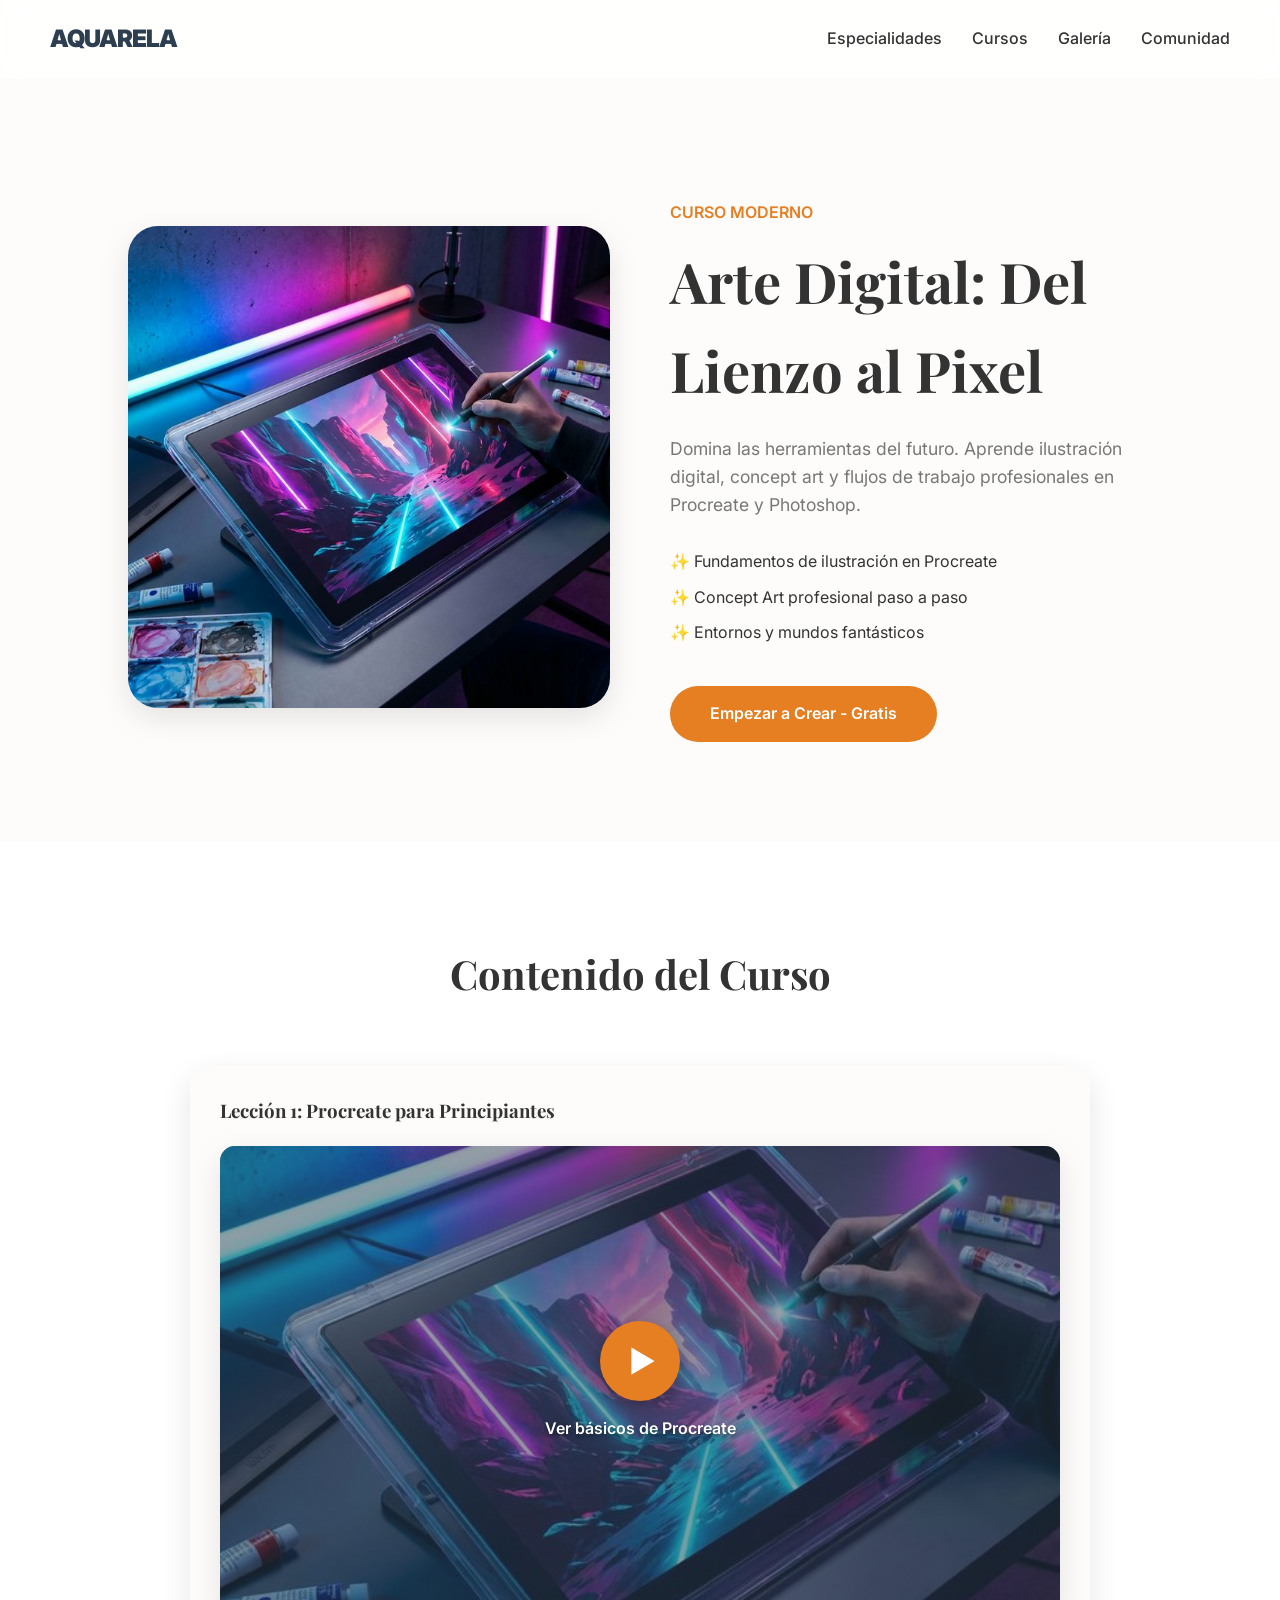
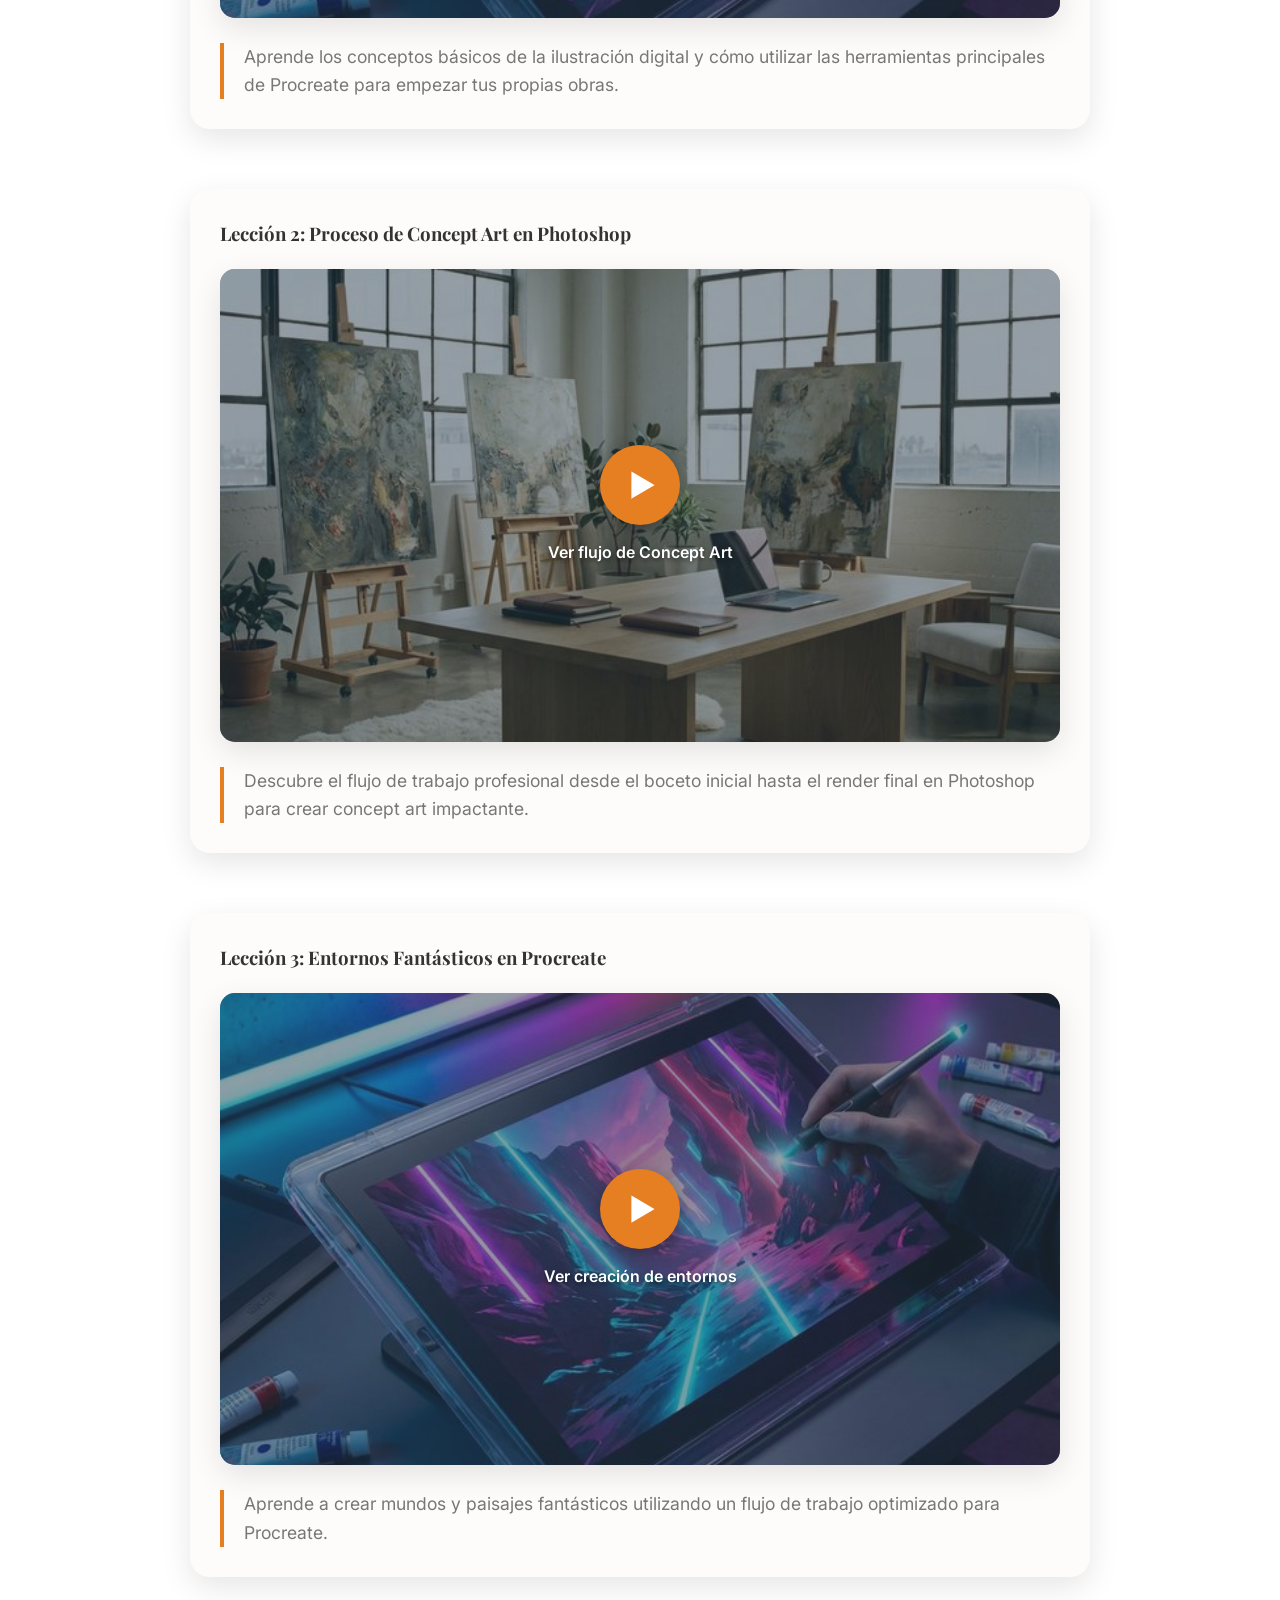
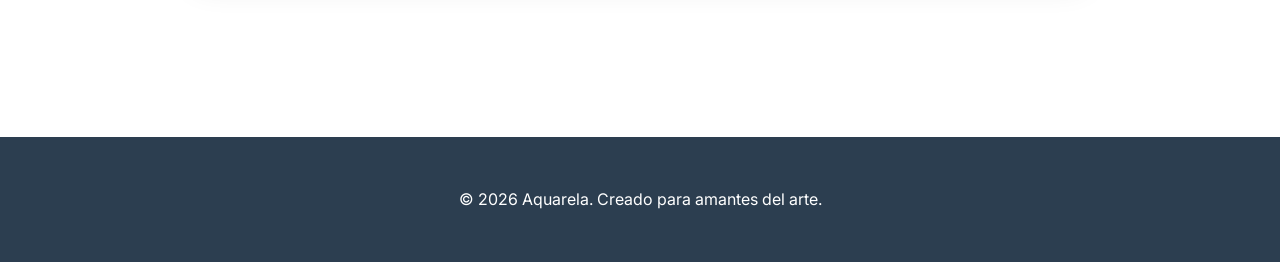
==== courses/digital.html @ 371cc71f "initial commit" ====
<!DOCTYPE html>
<html lang="es">

<head>
    <meta charset="UTF-8">
    <meta name="viewport" content="width=device-width, initial-scale=1.0">
    <title>Curso de Arte Digital - Aquarela</title>
    <link rel="preconnect" href="https://fonts.googleapis.com">
    <link rel="preconnect" href="https://fonts.gstatic.com" crossorigin>
    <link
        href="https://fonts.googleapis.com/css2?family=Inter:wght@300;400;500;600;700&family=Playfair+Display:ital,wght@0,700;1,700&display=swap"
        rel="stylesheet">
    <link rel="stylesheet" href="../styles.css">
</head>

<body>

    <header id="main-header" class="scrolled">
        <a href="../index.html" class="logo">AQUARELA</a>
        <nav>
            <ul>
                <li><a href="../index.html#especialidades">Especialidades</a></li>
                <li><a href="index.html">Cursos</a></li>
                <li><a href="../index.html#galeria">Galería</a></li>
                <li><a href="../index.html#comunidad">Comunidad</a></li>
            </ul>
        </nav>
    </header>

    <main style="margin-top: 100px;">
        <section class="section">
            <div style="display: grid; grid-template-columns: 1fr 1fr; gap: 60px; align-items: center;">
                <div class="reveal active">
                    <img src="../assets/digital_art_preview_1771701057602.png" alt="Arte Digital"
                        style="width: 100%; border-radius: 30px; box-shadow: var(--shadow);">
                </div>
                <div class="reveal active">
                    <span style="color: var(--accent-color); font-weight: 600; text-transform: uppercase;">Curso
                        Moderno</span>
                    <h1 style="font-size: 3.5rem; margin: 10px 0 20px;">Arte Digital: Del Lienzo al Pixel</h1>
                    <p style="font-size: 1.1rem; color: var(--light-text); margin-bottom: 30px;">
                        Domina las herramientas del futuro. Aprende ilustración digital, concept art y flujos de trabajo
                        profesionales en Procreate y Photoshop.
                    </p>
                    <ul style="list-style: none; margin-bottom: 40px;">
                        <li style="margin-bottom: 10px;">✨ Fundamentos de ilustración en Procreate</li>
                        <li style="margin-bottom: 10px;">✨ Concept Art profesional paso a paso</li>
                        <li style="margin-bottom: 10px;">✨ Entornos y mundos fantásticos</li>
                    </ul>
                    <a href="#contenido" class="cta-button">Empezar a Crear - Gratis</a>
                </div>
            </div>
        </section>

        <section id="contenido" class="section" style="background: white;">
            <h2 class="section-title">Contenido del Curso</h2>

            <div style="max-width: 900px; margin: 0 auto;">
                <!-- Lección 1 -->
                <div
                    style="margin-bottom: 60px; padding: 30px; background: #fdfcfb; border-radius: 20px; box-shadow: var(--shadow);">
                    <h3 style="margin-bottom: 20px;">Lección 1: Procreate para Principiantes</h3>
                    <a href="https://www.youtube.com/watch?v=enQcovMmbh0" target="_blank"
                        style="text-decoration: none; display: block;">
                        <div
                            style="width: 100%; aspect-ratio: 16/9; margin-bottom: 25px; border-radius: 15px; overflow: hidden; box-shadow: var(--shadow); background: #2c3e50; position: relative; display: flex; align-items: center; justify-content: center; color: white;">
                            <img src="../assets/digital_art_preview_1771701057602.png" alt="Miniatura Lección 1"
                                style="position: absolute; width: 100%; height: 100%; object-fit: cover; opacity: 0.5;">
                            <div style="z-index: 10; text-align: center;">
                                <div
                                    style="width: 80px; height: 80px; background: var(--accent-color); border-radius: 50%; display: flex; align-items: center; justify-content: center; margin: 0 auto 15px; transition: var(--transition); box-shadow: 0 4px 15px rgba(0,0,0,0.3);">
                                    <span style="font-size: 30px; margin-left: 5px;">▶</span>
                                </div>
                                <p style="font-weight: 600; text-shadow: 0 2px 4px rgba(0,0,0,0.5);">Ver básicos de
                                    Procreate</p>
                            </div>
                        </div>
                    </a>
                    <p
                        style="color: var(--light-text); font-size: 1.1rem; border-left: 4px solid var(--accent-color); padding-left: 20px;">
                        Aprende los conceptos básicos de la ilustración digital y cómo utilizar las herramientas
                        principales de Procreate para empezar tus propias obras.
                    </p>
                </div>

                <!-- Lección 2 -->
                <div
                    style="margin-bottom: 60px; padding: 30px; background: #fdfcfb; border-radius: 20px; box-shadow: var(--shadow);">
                    <h3 style="margin-bottom: 20px;">Lección 2: Proceso de Concept Art en Photoshop</h3>
                    <a href="https://www.youtube.com/watch?v=43dJsnIIrY0" target="_blank"
                        style="text-decoration: none; display: block;">
                        <div
                            style="width: 100%; aspect-ratio: 16/9; margin-bottom: 25px; border-radius: 15px; overflow: hidden; box-shadow: var(--shadow); background: #2c3e50; position: relative; display: flex; align-items: center; justify-content: center; color: white;">
                            <img src="../assets/art_hero_studio_1771701043403.png" alt="Miniatura Lección 2"
                                style="position: absolute; width: 100%; height: 100%; object-fit: cover; opacity: 0.5;">
                            <div style="z-index: 10; text-align: center;">
                                <div
                                    style="width: 80px; height: 80px; background: var(--accent-color); border-radius: 50%; display: flex; align-items: center; justify-content: center; margin: 0 auto 15px; transition: var(--transition); box-shadow: 0 4px 15px rgba(0,0,0,0.3);">
                                    <span style="font-size: 30px; margin-left: 5px;">▶</span>
                                </div>
                                <p style="font-weight: 600; text-shadow: 0 2px 4px rgba(0,0,0,0.5);">Ver flujo de
                                    Concept Art</p>
                            </div>
                        </div>
                    </a>
                    <p
                        style="color: var(--light-text); font-size: 1.1rem; border-left: 4px solid var(--accent-color); padding-left: 20px;">
                        Descubre el flujo de trabajo profesional desde el boceto inicial hasta el render final en
                        Photoshop para crear concept art impactante.
                    </p>
                </div>

                <!-- Lección 3 -->
                <div
                    style="margin-bottom: 60px; padding: 30px; background: #fdfcfb; border-radius: 20px; box-shadow: var(--shadow);">
                    <h3 style="margin-bottom: 20px;">Lección 3: Entornos Fantásticos en Procreate</h3>
                    <a href="https://www.youtube.com/watch?v=dhp7pevE6qA" target="_blank"
                        style="text-decoration: none; display: block;">
                        <div
                            style="width: 100%; aspect-ratio: 16/9; margin-bottom: 25px; border-radius: 15px; overflow: hidden; box-shadow: var(--shadow); background: #2c3e50; position: relative; display: flex; align-items: center; justify-content: center; color: white;">
                            <img src="../assets/digital_art_preview_1771701057602.png" alt="Miniatura Lección 3"
                                style="position: absolute; width: 100%; height: 100%; object-fit: cover; opacity: 0.5;">
                            <div style="z-index: 10; text-align: center;">
                                <div
                                    style="width: 80px; height: 80px; background: var(--accent-color); border-radius: 50%; display: flex; align-items: center; justify-content: center; margin: 0 auto 15px; transition: var(--transition); box-shadow: 0 4px 15px rgba(0,0,0,0.3);">
                                    <span style="font-size: 30px; margin-left: 5px;">▶</span>
                                </div>
                                <p style="font-weight: 600; text-shadow: 0 2px 4px rgba(0,0,0,0.5);">Ver creación de
                                    entornos</p>
                            </div>
                        </div>
                    </a>
                    <p
                        style="color: var(--light-text); font-size: 1.1rem; border-left: 4px solid var(--accent-color); padding-left: 20px;">
                        Aprende a crear mundos y paisajes fantásticos utilizando un flujo de trabajo optimizado para
                        Procreate.
                    </p>
                </div>
            </div>
        </section>
    </main>

    <footer>
        <p>&copy; 2026 Aquarela. Creado para amantes del arte.</p>
    </footer>

    <script src="../script.js"></script>
</body>

</html>
---- styles.css ----
:root {
    --primary-color: #2c3e50;
    --secondary-color: #d35400;
    --accent-color: #e67e22;
    --bg-color: #fdfcfb;
    --text-color: #333;
    --light-text: #777;
    --glass-bg: rgba(255, 255, 255, 0.8);
    --shadow: 0 10px 30px rgba(0, 0, 0, 0.1);
    --transition: all 0.4s cubic-bezier(0.165, 0.84, 0.44, 1);
}

* {
    margin: 0;
    padding: 0;
    box-sizing: border-box;
}

body {
    font-family: 'Inter', sans-serif;
    background-color: var(--bg-color);
    color: var(--text-color);
    line-height: 1.6;
    overflow-x: hidden;
}

h1,
h2,
h3 {
    font-family: 'Playfair Display', serif;
    font-weight: 700;
}

/* Glassmorphism Header */
header {
    position: fixed;
    top: 0;
    width: 100%;
    padding: 20px 50px;
    display: flex;
    justify-content: space-between;
    align-items: center;
    background: var(--glass-bg);
    backdrop-filter: blur(10px);
    z-index: 1000;
    border-bottom: 1px solid rgba(255, 255, 255, 0.3);
    transition: var(--transition);
}

header.scrolled {
    padding: 10px 50px;
    background: rgba(255, 255, 255, 0.95);
    box-shadow: 0 2px 10px rgba(0, 0, 0, 0.05);
}

.logo {
    font-size: 1.5rem;
    font-weight: 900;
    color: var(--primary-color);
    text-decoration: none;
    letter-spacing: -1px;
}

nav ul {
    display: flex;
    list-style: none;
}

nav ul li {
    margin-left: 30px;
}

nav ul li a {
    text-decoration: none;
    color: var(--text-color);
    font-weight: 500;
    transition: var(--transition);
}

nav ul li a:hover {
    color: var(--accent-color);
}

/* Hero Section */
.hero {
    height: 100vh;
    display: flex;
    align-items: center;
    justify-content: center;
    text-align: center;
    position: relative;
    padding: 0 20px;
    background: linear-gradient(rgba(0, 0, 0, 0.4), rgba(0, 0, 0, 0.4)), url('art_hero_studio_1771701043403.png');
    background-size: cover;
    background-position: center;
    color: white;
}

.hero-content h1 {
    font-size: 4.5rem;
    margin-bottom: 20px;
    animation: fadeInUp 1s ease-out;
}

.hero-content p {
    font-size: 1.2rem;
    max-width: 600px;
    margin: 0 auto 30px;
    animation: fadeInUp 1.2s ease-out;
}

.cta-button {
    padding: 15px 40px;
    background-color: var(--accent-color);
    color: white;
    text-decoration: none;
    border-radius: 50px;
    font-weight: 600;
    transition: var(--transition);
    display: inline-block;
    animation: fadeInUp 1.4s ease-out;
}

.cta-button:hover {
    transform: translateY(-5px);
    box-shadow: 0 10px 20px rgba(230, 126, 34, 0.4);
}

/* Grid Sections */
.section {
    padding: 100px 10%;
}

.section-title {
    text-align: center;
    font-size: 2.5rem;
    margin-bottom: 60px;
}

.art-categories {
    display: grid;
    grid-template-columns: repeat(auto-fit, minmax(300px, 1fr));
    gap: 40px;
}

.category-card {
    background: white;
    border-radius: 20px;
    overflow: hidden;
    box-shadow: var(--shadow);
    transition: var(--transition);
    cursor: pointer;
}

.category-card:hover {
    transform: translateY(-10px);
}

.category-card img {
    width: 100%;
    height: 250px;
    object-fit: cover;
}

.category-info {
    padding: 30px;
}

.category-info h3 {
    margin-bottom: 15px;
}

/* Gallery */
.gallery-grid {
    display: grid;
    grid-template-columns: repeat(auto-fill, minmax(300px, 1fr));
    gap: 30px;
    padding: 20px 0;
}

.gallery-item {
    position: relative;
    border-radius: 20px;
    overflow: hidden;
    aspect-ratio: 4/3;
    box-shadow: var(--shadow);
    transition: var(--transition);
}

.gallery-item img {
    width: 100%;
    height: 100%;
    object-fit: cover;
    transition: var(--transition);
}

.gallery-item:hover {
    transform: translateY(-10px);
}

.gallery-item:hover img {
    transform: scale(1.05);
}

.gallery-overlay {
    position: absolute;
    bottom: 0;
    left: 0;
    right: 0;
    padding: 30px;
    background: linear-gradient(transparent, rgba(0, 0, 0, 0.7));
    color: white;
    opacity: 0;
    transition: var(--transition);
}

.gallery-item:hover .gallery-overlay {
    opacity: 1;
}

/* Animations */
@keyframes fadeInUp {
    from {
        opacity: 0;
        transform: translateY(30px);
    }

    to {
        opacity: 1;
        transform: translateY(0);
    }
}

.reveal {
    opacity: 0;
    transform: translateY(50px);
    transition: all 0.8s ease-out;
}

.reveal.active {
    opacity: 1;
    transform: translateY(0);
}

/* Footer */
footer {
    padding: 50px;
    background: var(--primary-color);
    color: white;
    text-align: center;
}
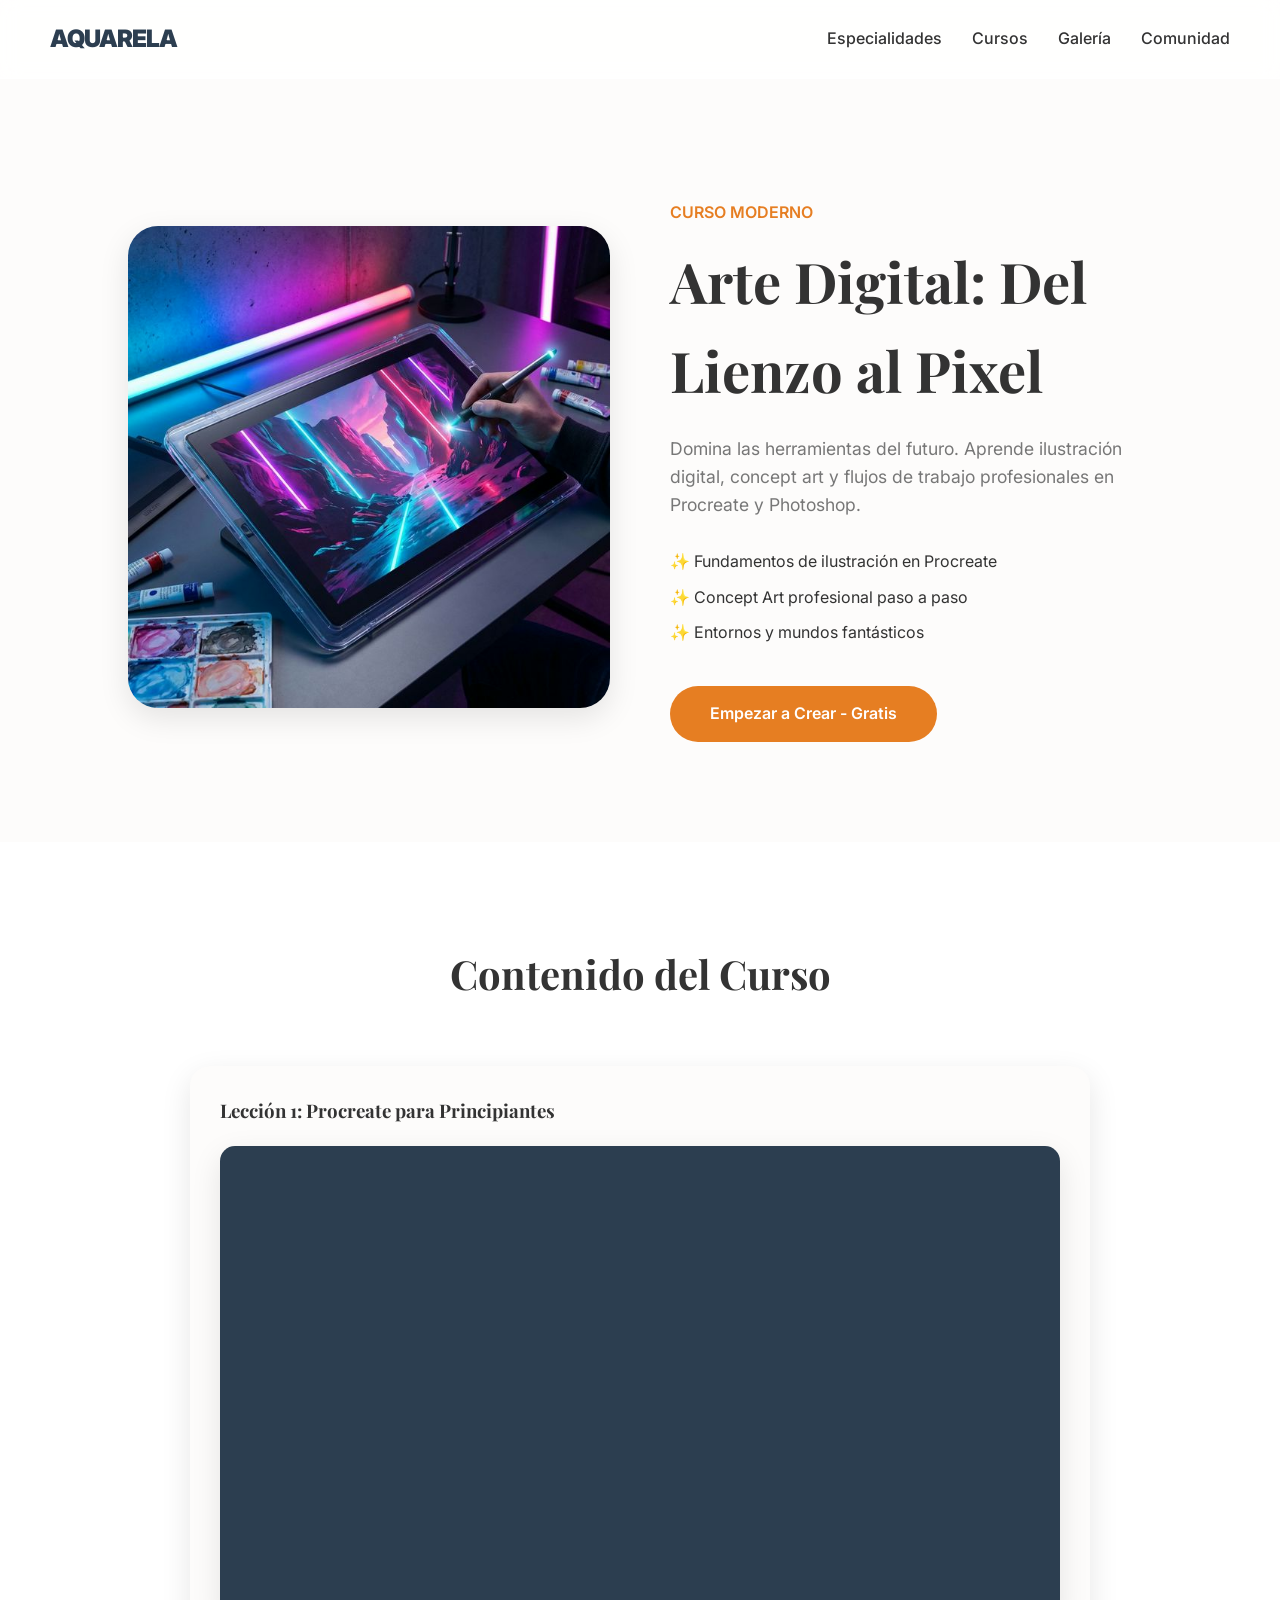
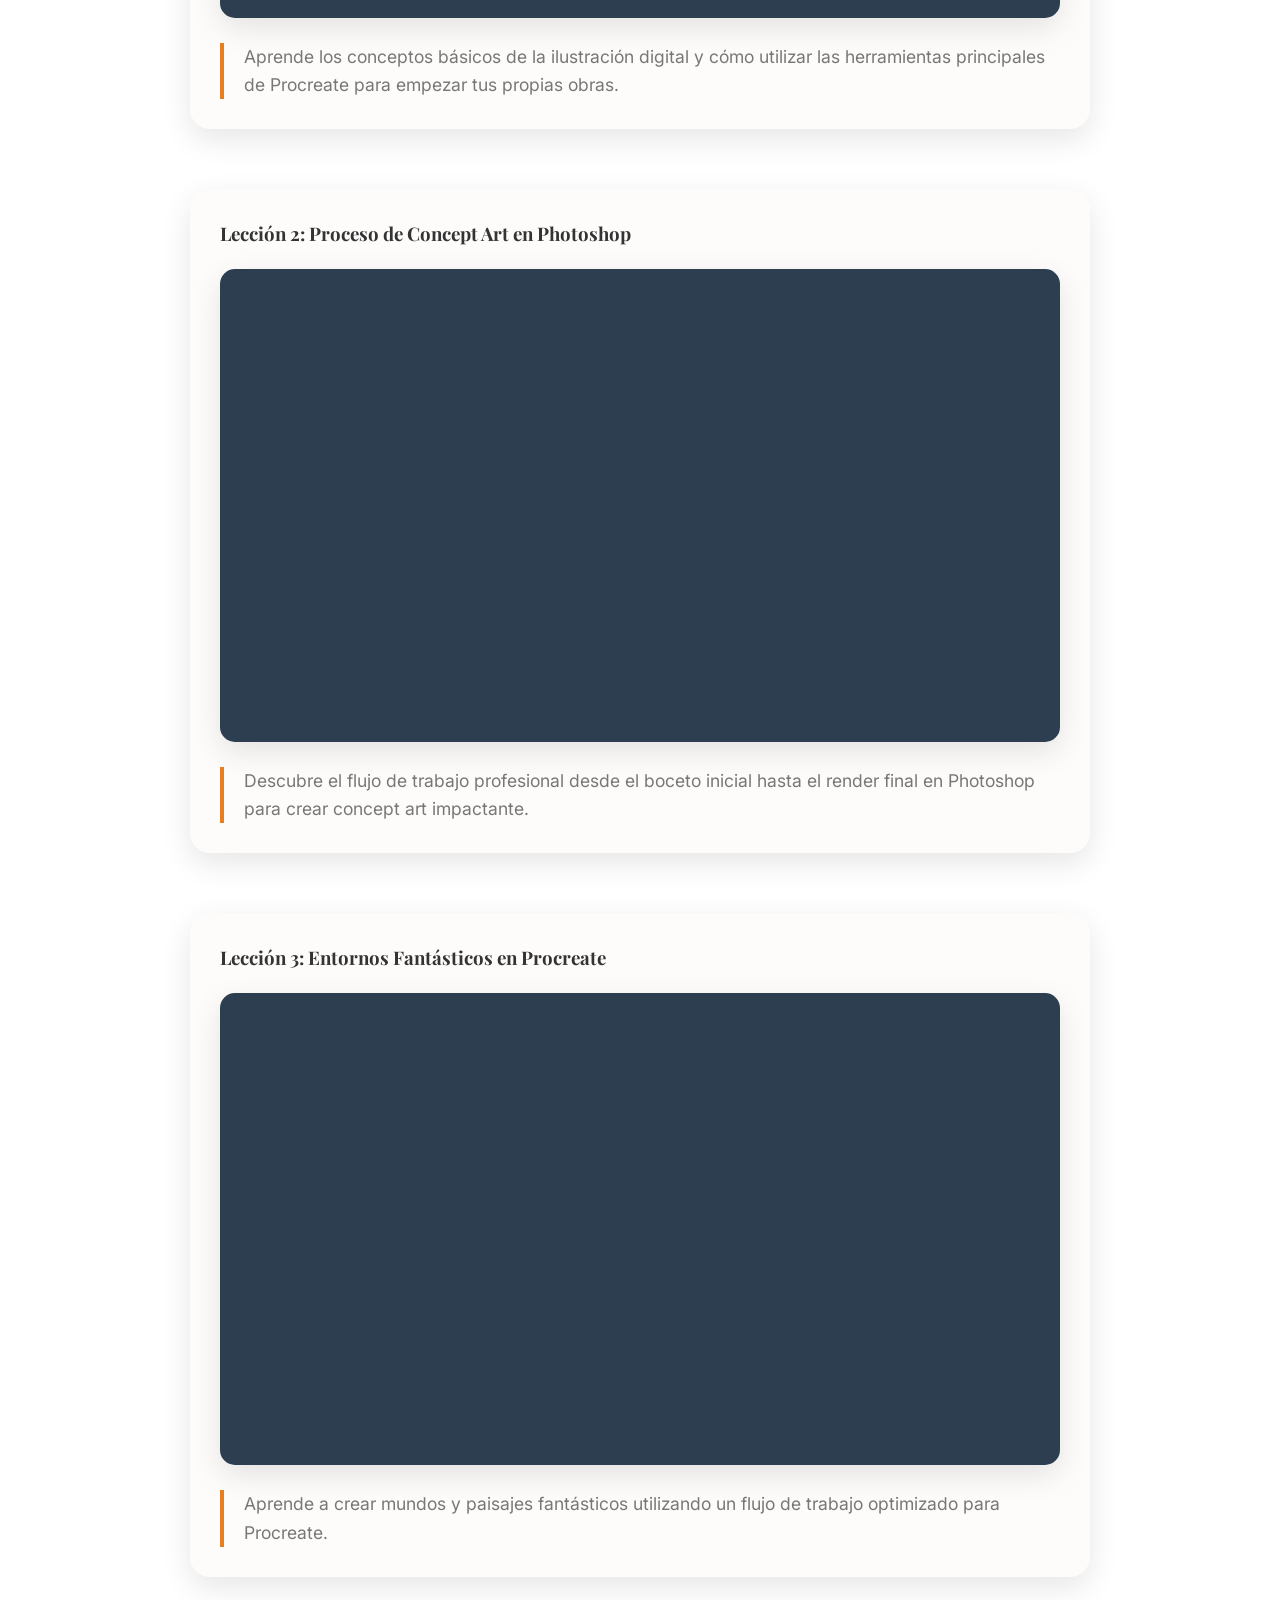
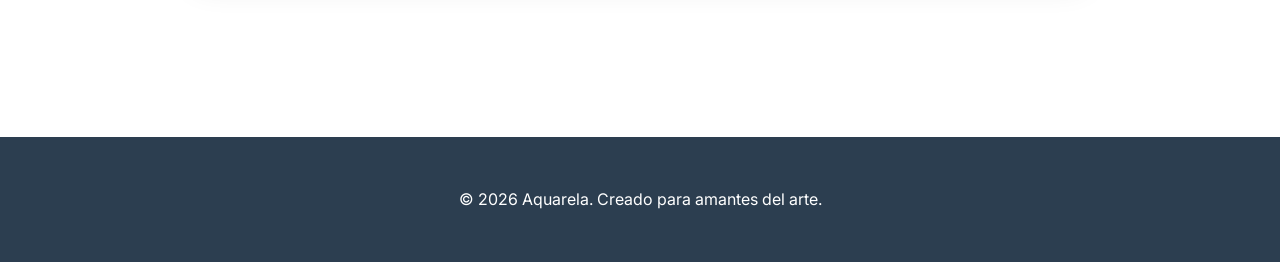
==== commit 5f6fbf1f: "updated embeds" ====
--- a/courses/digital.html
+++ b/courses/digital.html
@@ -60,22 +60,13 @@
                 <div
                     style="margin-bottom: 60px; padding: 30px; background: #fdfcfb; border-radius: 20px; box-shadow: var(--shadow);">
                     <h3 style="margin-bottom: 20px;">Lección 1: Procreate para Principiantes</h3>
-                    <a href="https://www.youtube.com/watch?v=enQcovMmbh0" target="_blank"
-                        style="text-decoration: none; display: block;">
-                        <div
-                            style="width: 100%; aspect-ratio: 16/9; margin-bottom: 25px; border-radius: 15px; overflow: hidden; box-shadow: var(--shadow); background: #2c3e50; position: relative; display: flex; align-items: center; justify-content: center; color: white;">
-                            <img src="../assets/digital_art_preview_1771701057602.png" alt="Miniatura Lección 1"
-                                style="position: absolute; width: 100%; height: 100%; object-fit: cover; opacity: 0.5;">
-                            <div style="z-index: 10; text-align: center;">
-                                <div
-                                    style="width: 80px; height: 80px; background: var(--accent-color); border-radius: 50%; display: flex; align-items: center; justify-content: center; margin: 0 auto 15px; transition: var(--transition); box-shadow: 0 4px 15px rgba(0,0,0,0.3);">
-                                    <span style="font-size: 30px; margin-left: 5px;">▶</span>
-                                </div>
-                                <p style="font-weight: 600; text-shadow: 0 2px 4px rgba(0,0,0,0.5);">Ver básicos de
-                                    Procreate</p>
-                            </div>
-                        </div>
-                    </a>
+                    <div
+                        style="width: 100%; aspect-ratio: 16/9; margin-bottom: 25px; border-radius: 15px; overflow: hidden; box-shadow: var(--shadow); background: #2c3e50;">
+                        <iframe width="100%" height="100%" src="https://www.youtube.com/embed/enQcovMmbh0"
+                            title="YouTube video player" frameborder="0"
+                            allow="accelerometer; autoplay; clipboard-write; encrypted-media; gyroscope; picture-in-picture; web-share"
+                            allowfullscreen></iframe>
+                    </div>
                     <p
                         style="color: var(--light-text); font-size: 1.1rem; border-left: 4px solid var(--accent-color); padding-left: 20px;">
                         Aprende los conceptos básicos de la ilustración digital y cómo utilizar las herramientas
@@ -87,22 +78,13 @@
                 <div
                     style="margin-bottom: 60px; padding: 30px; background: #fdfcfb; border-radius: 20px; box-shadow: var(--shadow);">
                     <h3 style="margin-bottom: 20px;">Lección 2: Proceso de Concept Art en Photoshop</h3>
-                    <a href="https://www.youtube.com/watch?v=43dJsnIIrY0" target="_blank"
-                        style="text-decoration: none; display: block;">
-                        <div
-                            style="width: 100%; aspect-ratio: 16/9; margin-bottom: 25px; border-radius: 15px; overflow: hidden; box-shadow: var(--shadow); background: #2c3e50; position: relative; display: flex; align-items: center; justify-content: center; color: white;">
-                            <img src="../assets/art_hero_studio_1771701043403.png" alt="Miniatura Lección 2"
-                                style="position: absolute; width: 100%; height: 100%; object-fit: cover; opacity: 0.5;">
-                            <div style="z-index: 10; text-align: center;">
-                                <div
-                                    style="width: 80px; height: 80px; background: var(--accent-color); border-radius: 50%; display: flex; align-items: center; justify-content: center; margin: 0 auto 15px; transition: var(--transition); box-shadow: 0 4px 15px rgba(0,0,0,0.3);">
-                                    <span style="font-size: 30px; margin-left: 5px;">▶</span>
-                                </div>
-                                <p style="font-weight: 600; text-shadow: 0 2px 4px rgba(0,0,0,0.5);">Ver flujo de
-                                    Concept Art</p>
-                            </div>
-                        </div>
-                    </a>
+                    <div
+                        style="width: 100%; aspect-ratio: 16/9; margin-bottom: 25px; border-radius: 15px; overflow: hidden; box-shadow: var(--shadow); background: #2c3e50;">
+                        <iframe width="100%" height="100%" src="https://www.youtube.com/embed/43dJsnIIrY0"
+                            title="YouTube video player" frameborder="0"
+                            allow="accelerometer; autoplay; clipboard-write; encrypted-media; gyroscope; picture-in-picture; web-share"
+                            allowfullscreen></iframe>
+                    </div>
                     <p
                         style="color: var(--light-text); font-size: 1.1rem; border-left: 4px solid var(--accent-color); padding-left: 20px;">
                         Descubre el flujo de trabajo profesional desde el boceto inicial hasta el render final en
@@ -114,22 +96,13 @@
                 <div
                     style="margin-bottom: 60px; padding: 30px; background: #fdfcfb; border-radius: 20px; box-shadow: var(--shadow);">
                     <h3 style="margin-bottom: 20px;">Lección 3: Entornos Fantásticos en Procreate</h3>
-                    <a href="https://www.youtube.com/watch?v=dhp7pevE6qA" target="_blank"
-                        style="text-decoration: none; display: block;">
-                        <div
-                            style="width: 100%; aspect-ratio: 16/9; margin-bottom: 25px; border-radius: 15px; overflow: hidden; box-shadow: var(--shadow); background: #2c3e50; position: relative; display: flex; align-items: center; justify-content: center; color: white;">
-                            <img src="../assets/digital_art_preview_1771701057602.png" alt="Miniatura Lección 3"
-                                style="position: absolute; width: 100%; height: 100%; object-fit: cover; opacity: 0.5;">
-                            <div style="z-index: 10; text-align: center;">
-                                <div
-                                    style="width: 80px; height: 80px; background: var(--accent-color); border-radius: 50%; display: flex; align-items: center; justify-content: center; margin: 0 auto 15px; transition: var(--transition); box-shadow: 0 4px 15px rgba(0,0,0,0.3);">
-                                    <span style="font-size: 30px; margin-left: 5px;">▶</span>
-                                </div>
-                                <p style="font-weight: 600; text-shadow: 0 2px 4px rgba(0,0,0,0.5);">Ver creación de
-                                    entornos</p>
-                            </div>
-                        </div>
-                    </a>
+                    <div
+                        style="width: 100%; aspect-ratio: 16/9; margin-bottom: 25px; border-radius: 15px; overflow: hidden; box-shadow: var(--shadow); background: #2c3e50;">
+                        <iframe width="100%" height="100%" src="https://www.youtube.com/embed/dhp7pevE6qA"
+                            title="YouTube video player" frameborder="0"
+                            allow="accelerometer; autoplay; clipboard-write; encrypted-media; gyroscope; picture-in-picture; web-share"
+                            allowfullscreen></iframe>
+                    </div>
                     <p
                         style="color: var(--light-text); font-size: 1.1rem; border-left: 4px solid var(--accent-color); padding-left: 20px;">
                         Aprende a crear mundos y paisajes fantásticos utilizando un flujo de trabajo optimizado para
